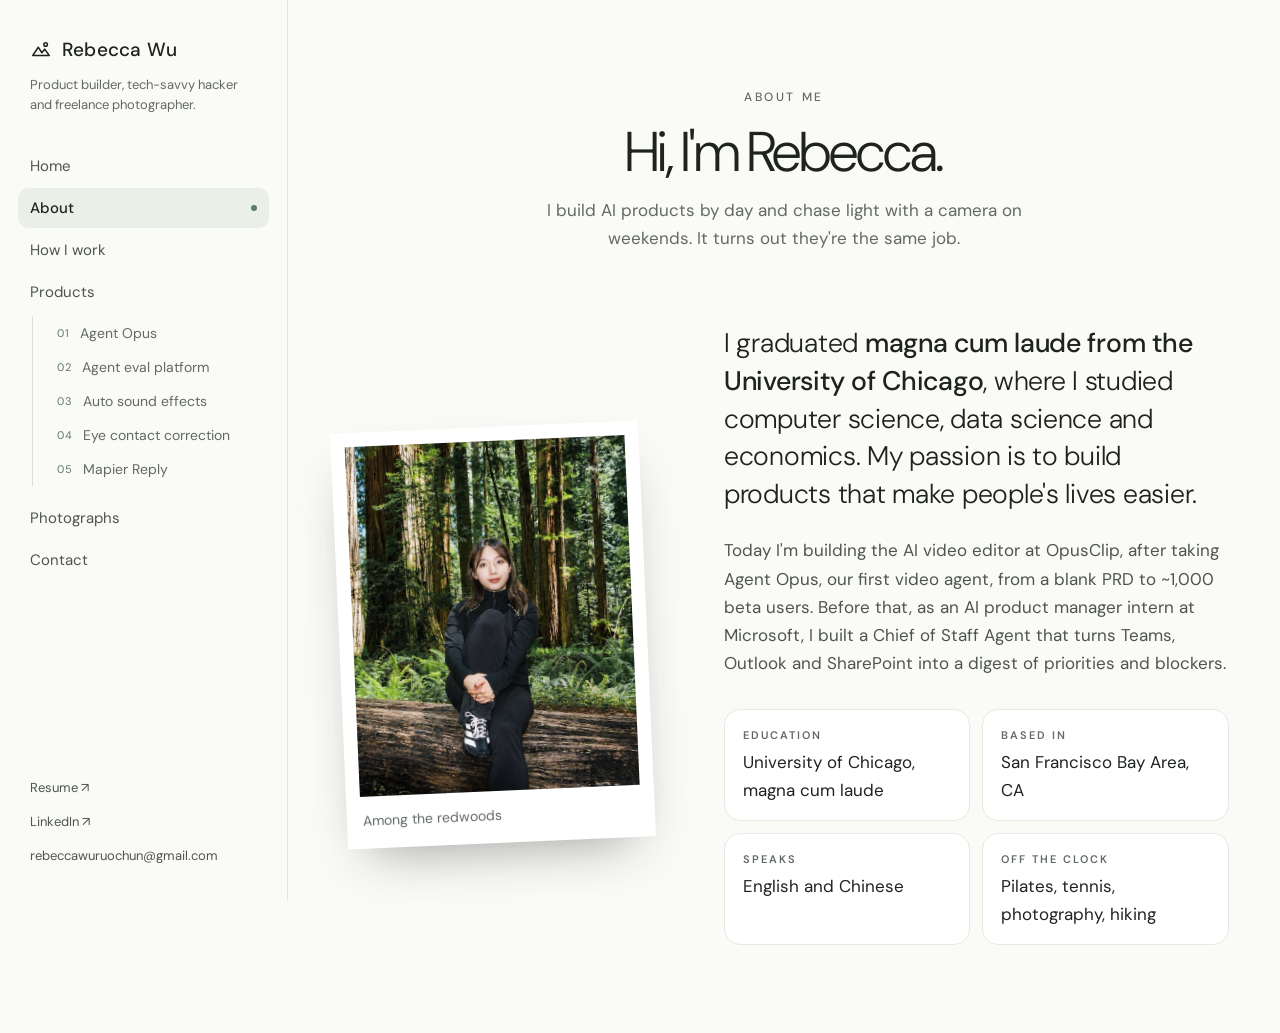
==== about/index.html @ 9c076efb "Move navigation into a left sidebar; give each section its own page Co-Authored-By: Claude Opus 5.5 " ====
<!doctype html>
<html lang="en">
<head>
<meta charset="utf-8">
<meta name="viewport" content="width=device-width, initial-scale=1">
<title>About — Rebecca Wu</title>
<meta name="description" content="About Rebecca Wu: UChicago magna cum laude, AI product manager at OpusClip, freelance photographer.">
<meta property="og:title" content="About — Rebecca Wu">
<meta property="og:description" content="About Rebecca Wu: UChicago magna cum laude, AI product manager at OpusClip, freelance photographer.">
<meta property="og:image" content="../assets/photos/hero-valley.jpg">
<meta property="og:type" content="website">
<meta name="twitter:card" content="summary_large_image">
<link rel="icon" href="../favicon.svg" type="image/svg+xml">
<link rel="preconnect" href="https://fonts.googleapis.com">
<link href="https://fonts.googleapis.com/css2?family=DM+Sans:opsz,wght@9..40,300;9..40,400;9..40,500;9..40,600&amp;display=swap" rel="stylesheet">
<link rel="stylesheet" href="../styles.css">
<script src="../site.js" defer></script>
</head>
<body>
<div class="page shell">
<aside class="sb" id="sb">
<div class="sb-head">
<a class="sb-brand" href="../"><svg aria-hidden="true" width="22" height="22" viewBox="0 0 24 24" fill="none" stroke="currentColor" stroke-width="1.6" stroke-linecap="round" stroke-linejoin="round"><path d="M3 18l6-9 4 6 3-4 5 7z"></path><circle cx="17" cy="6" r="2"></circle></svg>Rebecca Wu</a>
<p class="sb-tag">Product builder, tech-savvy hacker and freelance photographer.</p>
</div>
<button class="sb-toggle" type="button" aria-expanded="false" aria-controls="sb-nav">Menu</button>
<nav class="sb-nav" id="sb-nav" aria-label="Main">
<a href="../">Home</a>
<a href="../about/" aria-current="page">About</a>
<a href="../process/">How I work</a>
<a href="../products/">Products</a>
<ul class="sb-sub"><li><a href="../work/agent-opus/"><span>01</span>Agent Opus</a></li><li><a href="../work/eval-platform/"><span>02</span>Agent eval platform</a></li><li><a href="../work/auto-sfx/"><span>03</span>Auto sound effects</a></li><li><a href="../work/eye-contact/"><span>04</span>Eye contact correction</a></li><li><a href="../work/mapier-reply/"><span>05</span>Mapier Reply</a></li></ul>
<a href="../photographs/">Photographs</a>
<a href="../contact/">Contact</a>
</nav>
<div class="sb-foot">
<a href="../assets/Rebecca-Wu-Resume.pdf" target="_blank" rel="noopener">Resume ↗</a>
<a href="https://www.linkedin.com/in/rebecca-wu-uchicago/" target="_blank" rel="noopener">LinkedIn ↗</a>
<a href="mailto:rebeccawuruochun@gmail.com">rebeccawuruochun@gmail.com</a>
</div>
</aside>
<main class="main">
<section id="about" style="max-width: 1240px; margin: 0 auto; padding: 88px clamp(20px, 4vw, 56px) 88px">
<div class="rw-reveal" style="text-align: center; display: flex; flex-direction: column; align-items: center; gap: 14px; margin-bottom: 72px">
<p style="margin: 0; font-size: 12px; font-weight: 500; letter-spacing: 0.22em; text-transform: uppercase; color: #626A63">About me</p>
<h2 style="margin: 0; font-size: clamp(36px, 4.4vw, 56px); line-height: 1.08; font-weight: 300; letter-spacing: -0.035em">Hi, I'm Rebecca.</h2>
<p style="margin: 0; max-width: 560px; color: #626A63">I build AI products by day and chase light with a camera on weekends. It turns out they're the same job.</p>
</div>
<div style="display: flex; flex-wrap: wrap; align-items: center; gap: clamp(36px, 6vw, 96px)">
<figure class="rw-print rw-reveal" style="--r: -2.5deg; flex: 1 1 280px; max-width: 420px; margin: 0 auto; padding: 14px 14px 52px; background: #FFFFFF; box-shadow: 0 24px 50px -24px rgba(30,35,31,0.45); position: relative">
<img src="../assets/photos/rebecca-redwoods.jpg" alt="Rebecca sitting on a fallen log among redwoods" style="width: 100%; aspect-ratio: 4 / 5; object-fit: cover; object-position: 50% 40%; display: block">
<figcaption style="position: absolute; left: 16px; bottom: 16px; font-size: 14px; color: #626A63">Among the redwoods</figcaption>
</figure>
<div style="flex: 999 1 480px; min-width: 0; display: flex; flex-direction: column; gap: 24px">
<p style="margin: 0; font-size: clamp(21px, 2.1vw, 27px); line-height: 1.4; font-weight: 300; letter-spacing: -0.01em">I graduated <b style="font-weight: 500">magna cum laude from the University of Chicago</b>, where I studied computer science, data science and economics. My passion is to build products that make people's lives easier.</p>
<p style="margin: 0; color: #4E554F">Today I'm building the AI video editor at OpusClip, after taking Agent Opus, our first video agent, from a blank PRD to ~1,000 beta users. Before that, as an AI product manager intern at Microsoft, I built a Chief of Staff Agent that turns Teams, Outlook and SharePoint into a digest of priorities and blockers.</p>
<dl style="margin: 8px 0 0; display: grid; grid-template-columns: repeat(2, minmax(0, 1fr)); gap: 12px">
<div style="background: #FFFFFF; border: 1px solid #E7E9E3; border-radius: 16px; padding: 16px 18px"><dt style="font-size: 11px; font-weight: 600; letter-spacing: 0.18em; color: #626A63">EDUCATION</dt><dd style="margin: 4px 0 0">University of Chicago, magna cum laude</dd></div>
<div style="background: #FFFFFF; border: 1px solid #E7E9E3; border-radius: 16px; padding: 16px 18px"><dt style="font-size: 11px; font-weight: 600; letter-spacing: 0.18em; color: #626A63">BASED IN</dt><dd style="margin: 4px 0 0">San Francisco Bay Area, CA</dd></div>
<div style="background: #FFFFFF; border: 1px solid #E7E9E3; border-radius: 16px; padding: 16px 18px"><dt style="font-size: 11px; font-weight: 600; letter-spacing: 0.18em; color: #626A63">SPEAKS</dt><dd style="margin: 4px 0 0">English and Chinese</dd></div>
<div style="background: #FFFFFF; border: 1px solid #E7E9E3; border-radius: 16px; padding: 16px 18px"><dt style="font-size: 11px; font-weight: 600; letter-spacing: 0.18em; color: #626A63">OFF THE CLOCK</dt><dd style="margin: 4px 0 0">Pilates, tennis, photography, hiking</dd></div>
</dl>
</div>
</div>
</section>

</main>
</div>
</body>
</html>
---- styles.css ----
/* Shared styles for all pages. Colors: ink #1E231F · muted #626A63 · sage #5F7A66 · paper #FAFAF7 · mist #F2F3EE · forest #1F2A22 */

@view-transition { navigation: auto; }

body { margin: 0; background: #FAFAF7; }
a { color: inherit; }
html { scroll-behavior: smooth; }

.page {
  background: #FAFAF7; color: #1E231F;
  font-family: 'DM Sans', system-ui, sans-serif;
  font-size: 17px; line-height: 1.65; font-weight: 400;
}

/* ---------- motion ---------- */
@keyframes rw-reveal { from { opacity: 0; transform: translateY(28px); } to { opacity: 1; transform: none; } }
@supports (animation-timeline: view()) {
  @media (prefers-reduced-motion: no-preference) {
    .rw-reveal { animation: rw-reveal linear both; animation-timeline: view(); animation-range: entry 0% cover 25%; }
  }
}
@keyframes rw-rise { from { opacity: 0; transform: translateY(18px); } to { opacity: 1; transform: none; } }
@media (prefers-reduced-motion: no-preference) {
  .rw-rise { animation: rw-rise .8s cubic-bezier(.2,.7,.2,1) both; }
  .rw-rise.d1 { animation-delay: .08s; } .rw-rise.d2 { animation-delay: .16s; } .rw-rise.d3 { animation-delay: .24s; }
}

/* ---------- prints (white-bordered photos) ---------- */
.rw-print { transform: rotate(var(--r, 0deg)); transition: transform .4s ease, box-shadow .4s ease; }
.rw-print:hover { transform: rotate(0deg) scale(1.03); box-shadow: 0 30px 60px -20px rgba(30,35,31,.4); }
.rw-pile .rw-print:hover { z-index: 30 !important; }
@media (max-width: 760px) {
  .rw-pile { grid-template-columns: repeat(2, minmax(0,1fr)) !important; grid-auto-rows: auto !important; gap: 14px !important; }
  .rw-pile > figure { grid-column: auto !important; grid-row: auto !important; aspect-ratio: 3/4; }
}
@media (prefers-reduced-motion: reduce) { .rw-print { transition: none; } }

/* ---------- buttons ---------- */
.btn { display: inline-flex; align-items: center; gap: 8px; min-height: 46px; padding: 0 22px; border-radius: 999px; text-decoration: none; font-weight: 500; box-sizing: border-box; }
.btn-dark { background: #1E231F; color: #FFFFFF; }
.btn-line { border: 1px solid #1E231F; }
.btn-light { background: #FFFFFF; color: #1E231F; }

/* ---------- section headings ---------- */
.eyebrow { margin: 0; font-size: 12px; font-weight: 500; letter-spacing: .22em; text-transform: uppercase; color: #626A63; }
.h2 { margin: 0; font-size: clamp(36px, 4.4vw, 56px); line-height: 1.08; font-weight: 300; letter-spacing: -.035em; }

/* ---------- products index (home) ---------- */
.pi { list-style: none; margin: 0; padding: 0; border-bottom: 1px solid #DCDFD8; }
.pi-row {
  display: grid; grid-template-columns: 56px minmax(0, 1fr) auto 44px; align-items: center; gap: 24px;
  padding: 30px 8px; border-top: 1px solid #DCDFD8; text-decoration: none; color: #1E231F;
  transition: color .35s ease;
}
.pi-num { font-size: 13px; font-weight: 500; letter-spacing: .14em; color: #5F7A66; }
.pi-title { display: block; font-size: clamp(32px, 4.8vw, 66px); line-height: 1; font-weight: 300; letter-spacing: -.035em; transition: transform .5s cubic-bezier(.2,.7,.2,1); }
.pi-sub { display: block; margin-top: 10px; font-size: 15px; color: #626A63; }
.pi-meta { text-align: right; font-size: 13px; line-height: 1.5; letter-spacing: .04em; color: #626A63; white-space: nowrap; }
.pi-meta b { display: block; font-weight: 500; color: #1E231F; }
.pi-arrow { width: 44px; height: 44px; border-radius: 50%; border: 1px solid #C9CEC6; display: grid; place-items: center; transition: background .35s ease, color .35s ease, transform .5s cubic-bezier(.2,.7,.2,1), border-color .35s ease; }
.pi-thumb { display: none; }
.pi:hover .pi-row:not(:hover) { color: #A9AFA8; }
.pi:hover .pi-row:not(:hover) .pi-meta b { color: #A9AFA8; }
.pi-row:hover .pi-title, .pi-row:focus-visible .pi-title { transform: translateX(16px); }
.pi-row:hover .pi-arrow, .pi-row:focus-visible .pi-arrow { background: #1E231F; border-color: #1E231F; color: #FFFFFF; transform: rotate(-45deg); }
.pi-float {
  position: fixed; left: 0; top: 0; z-index: 50; width: 340px; margin: 0; padding: 10px 10px 34px; background: #FFFFFF;
  box-shadow: 0 30px 60px -20px rgba(30,35,31,.45); pointer-events: none; opacity: 0; transition: opacity .25s ease;
}
.pi-float.on { opacity: 1; }
.pi-float img { width: 100%; aspect-ratio: 16/10; object-fit: cover; object-position: left top; display: block; background: #E7E9E3; }
@media (hover: none), (max-width: 760px) {
  .pi-row { grid-template-columns: 76px minmax(0, 1fr); gap: 6px 18px; padding: 22px 4px; }
  .pi-num, .pi-arrow { display: none; }
  .pi-thumb { display: block; grid-row: span 2; width: 76px; height: 76px; object-fit: cover; object-position: left top; border: 4px solid #FFFFFF; box-shadow: 0 10px 24px -12px rgba(30,35,31,.5); transform: rotate(-3deg); }
  .pi-meta { grid-column: 2; text-align: left; white-space: normal; }
  .pi-meta b { display: inline; }
  .pi-meta b::after { content: " · "; font-weight: 400; color: #626A63; }
  .pi-float { display: none; }
}

/* ---------- project pages ---------- */
.wrap { max-width: 1240px; margin: 0 auto; padding-inline: clamp(20px, 4vw, 56px); }
.crumb { display: inline-flex; align-items: center; gap: 8px; min-height: 44px; font-size: 14px; color: #626A63; text-decoration: none; }
.crumb:hover { color: #1E231F; }
.p-head { display: grid; grid-template-columns: minmax(0, 1.6fr) minmax(0, 1fr); gap: 32px 72px; align-items: end; padding: 24px 0 64px; }
.p-eyebrow { margin: 0 0 18px; font-size: 12px; font-weight: 500; letter-spacing: .2em; color: #5F7A66; }
.p-title { margin: 0; font-size: clamp(48px, 7.4vw, 108px); line-height: .95; font-weight: 300; letter-spacing: -.045em; }
.p-lede { margin: 28px 0 0; max-width: 680px; font-size: clamp(18px, 1.6vw, 21px); line-height: 1.55; color: #4E554F; }
.p-stat { border-top: 1px solid #DCDFD8; padding-top: 18px; }
.p-stat b { display: block; font-size: clamp(56px, 7vw, 96px); line-height: .95; font-weight: 300; letter-spacing: -.05em; }
.p-stat span { display: block; margin-top: 8px; font-size: 14px; color: #626A63; }
.p-mat { background: #F2F3EE; padding: clamp(32px, 6vw, 88px) 0; }
.p-print { margin: 0; background: #FFFFFF; padding: clamp(10px, 1.4vw, 16px) clamp(10px, 1.4vw, 16px) 0; box-shadow: 0 40px 80px -40px rgba(30,35,31,.45); }
.p-print video, .p-print img { width: 100%; display: block; background: #111111; }
.p-print figcaption { display: flex; justify-content: space-between; gap: 12px; padding: 14px 4px 16px; font-size: 13px; color: #626A63; }
.p-facts { display: grid; grid-template-columns: repeat(auto-fit, minmax(220px, 1fr)); gap: 0 40px; margin: 0; padding: 72px 0 24px; }
.p-facts div { border-top: 1px solid #DCDFD8; padding: 16px 0 28px; }
.p-facts dt { font-size: 11px; font-weight: 600; letter-spacing: .2em; color: #626A63; }
.p-facts dd { margin: 6px 0 0; }
.p-facts dd a { text-underline-offset: 4px; }
.p-actions { display: flex; flex-wrap: wrap; gap: 10px; padding-bottom: 96px; }

/* demo embed (Agent Opus page) */
.pg { background: #F2F3EE; padding: 110px 0; }
.pg-frame iframe { display: block; width: 100%; height: 890px; border: 0; background: transparent; }
@media (max-width: 1060px) { .pg-frame { display: none; } }
@keyframes pg-bob { 50% { transform: translateY(6px); } }
@media (prefers-reduced-motion: no-preference) { .pg-arrow { animation: pg-bob 1.6s ease-in-out infinite; } }

/* next / previous */
.pn { display: grid; grid-template-columns: 1fr 1fr; border-top: 1px solid #DCDFD8; }
.pn a { display: grid; grid-template-columns: 120px minmax(0, 1fr); align-items: center; gap: 24px; padding: 40px clamp(20px, 4vw, 56px); text-decoration: none; transition: background .35s ease; }
.pn a + a { border-left: 1px solid #DCDFD8; grid-template-columns: minmax(0, 1fr) 120px; text-align: right; }
.pn a + a img { order: 2; }
.pn a:hover { background: #F2F3EE; }
.pn img { width: 120px; height: 84px; object-fit: cover; object-position: left top; border: 5px solid #FFFFFF; box-shadow: 0 14px 30px -16px rgba(30,35,31,.5); transform: rotate(-2.5deg); transition: transform .4s ease; }
.pn a + a img { transform: rotate(2.5deg); }
.pn a:hover img { transform: rotate(0deg) scale(1.05); }
.pn small { display: block; font-size: 12px; font-weight: 500; letter-spacing: .2em; text-transform: uppercase; color: #626A63; }
.pn strong { display: block; margin-top: 6px; font-size: clamp(22px, 2.4vw, 32px); line-height: 1.1; font-weight: 300; letter-spacing: -.03em; }

@media (max-width: 860px) {
  .p-head { grid-template-columns: 1fr; }
  .pn { grid-template-columns: 1fr; }
  .pn a + a { border-left: 0; border-top: 1px solid #DCDFD8; }
  .pn a, .pn a + a { grid-template-columns: 88px minmax(0, 1fr); text-align: left; }
  .pn a + a img { order: 0; }
  .pn img { width: 88px; height: 64px; }
}

/* ---------- app shell: sidebar + page ---------- */
.shell { display: grid; grid-template-columns: 288px minmax(0, 1fr); min-height: 100vh; }
.main { min-width: 0; }
.sb {
  position: sticky; top: 0; height: 100vh; height: 100dvh; box-sizing: border-box; overflow-y: auto;
  display: flex; flex-direction: column; gap: 32px; padding: 34px 30px 28px;
  background: #FAFAF7; border-right: 1px solid #E3E6DF; view-transition-name: sidebar;
}
.sb-brand { display: flex; align-items: center; gap: 10px; font-size: 19px; font-weight: 500; letter-spacing: .01em; text-decoration: none; }
.sb-tag { margin: 10px 0 0; font-size: 13px; line-height: 1.5; color: #626A63; }
.sb-nav { display: flex; flex-direction: column; gap: 2px; }
.sb-nav a { display: flex; align-items: center; gap: 10px; min-height: 40px; padding: 0 12px; margin: 0 -12px; border-radius: 10px; font-size: 15px; color: #4E554F; text-decoration: none; transition: background .2s ease, color .2s ease; }
.sb-nav a:hover { background: #F0F2EC; color: #1E231F; }
.sb-nav a[aria-current="page"] { background: #EAEFE7; color: #1E231F; font-weight: 500; }
.sb-nav a[aria-current="page"]::after { content: ""; width: 6px; height: 6px; margin-left: auto; border-radius: 50%; background: #5F7A66; }
.sb-sub { list-style: none; margin: 2px 0 10px 2px; padding: 0 0 0 14px; border-left: 1px solid #DCDFD8; display: flex; flex-direction: column; }
.sb-sub a { min-height: 34px; margin: 0; padding: 0 10px; font-size: 14px; color: #626A63; }
.sb-sub a span { font-size: 11px; letter-spacing: .1em; color: #5F7A66; font-variant-numeric: tabular-nums; }
.sb-foot { margin-top: auto; display: flex; flex-direction: column; gap: 2px; font-size: 13px; }
.sb-foot a { display: flex; align-items: center; min-height: 32px; color: #4E554F; text-decoration: none; overflow-wrap: anywhere; }
.sb-foot a:hover { color: #1E231F; text-decoration: underline; text-underline-offset: 3px; }
.sb-toggle { display: none; }
::view-transition-old(sidebar), ::view-transition-new(sidebar) { animation: none; }

@media (max-width: 900px) {
  .shell { grid-template-columns: 1fr; }
  .sb { z-index: 40; height: auto; overflow: visible; flex-direction: row; flex-wrap: wrap; align-items: center; justify-content: space-between; gap: 0; padding: 12px 20px; border-right: 0; border-bottom: 1px solid #E3E6DF; }
  .sb-tag { display: none; }
  .sb-toggle { display: inline-flex; align-items: center; min-height: 44px; padding: 0 18px; border: 1px solid #1E231F; border-radius: 999px; background: transparent; color: #1E231F; font: inherit; font-size: 14px; cursor: pointer; }
  .sb-nav, .sb-foot { display: none; width: 100%; }
  .sb.open .sb-nav { display: flex; padding-top: 14px; }
  .sb.open .sb-foot { display: flex; padding: 14px 0 6px; }
}

/* ---------- home hero ---------- */
@keyframes rw-fill { from { width: 0; } to { width: 100%; } }
@keyframes rw-zoom { from { transform: scale(1); } to { transform: scale(1.08); } }
.hero-slide { position: absolute; inset: 0; width: 100%; height: 100%; object-fit: cover; display: block; opacity: 0; transition: opacity 1.4s ease; }
.hero-slide.is-active { opacity: 1; }
@media (prefers-reduced-motion: no-preference) { .hero-slide.is-active { animation: rw-zoom 7s ease-out forwards; } }
.hero-bar { height: 28px; padding: 13px 0; border: 0; background: transparent; cursor: pointer; }
.hero-bar > span { display: block; height: 2px; background: rgba(255,255,255,.35); overflow: hidden; }
.hero-bar > span > i { display: block; height: 100%; width: 0; background: #FFFFFF; }
.hero-bar.is-past > span > i { width: 100%; }
.hero-bar.is-active > span > i { animation: rw-fill 6s linear forwards; }

/* ---------- products list: a bit tighter so it fits one screen ---------- */
.pi-row { padding: 24px 8px; }
.pi-title { font-size: clamp(30px, 3.6vw, 54px); }

/* ---------- project page: text left, footage right ---------- */
.pj { padding-top: 32px; padding-bottom: 72px; max-width: 1400px; }
.pj-grid { display: grid; grid-template-columns: minmax(0, 5fr) minmax(0, 7fr); gap: clamp(32px, 4vw, 64px); align-items: center; margin-top: 20px; }
.pj .p-title { font-size: clamp(40px, 4.6vw, 72px); }
.pj .p-lede { margin-top: 22px; font-size: 17px; }
.pj-stat { display: flex; flex-wrap: wrap; align-items: baseline; gap: 6px 14px; margin-top: 28px; padding-top: 18px; border-top: 1px solid #DCDFD8; }
.pj-stat b { font-size: clamp(40px, 4vw, 60px); line-height: 1; font-weight: 300; letter-spacing: -.045em; }
.pj-stat span { font-size: 14px; color: #626A63; }
.pj .p-facts { grid-template-columns: repeat(2, minmax(0, 1fr)); gap: 0 28px; padding: 22px 0 6px; }
.pj .p-facts div { padding: 12px 0 14px; }
.pj .p-actions { padding-bottom: 0; margin-top: 10px; }
.pj-media { box-shadow: 0 40px 80px -40px rgba(30,35,31,.5); }
@media (max-width: 1150px) { .pj-grid { grid-template-columns: 1fr; } }
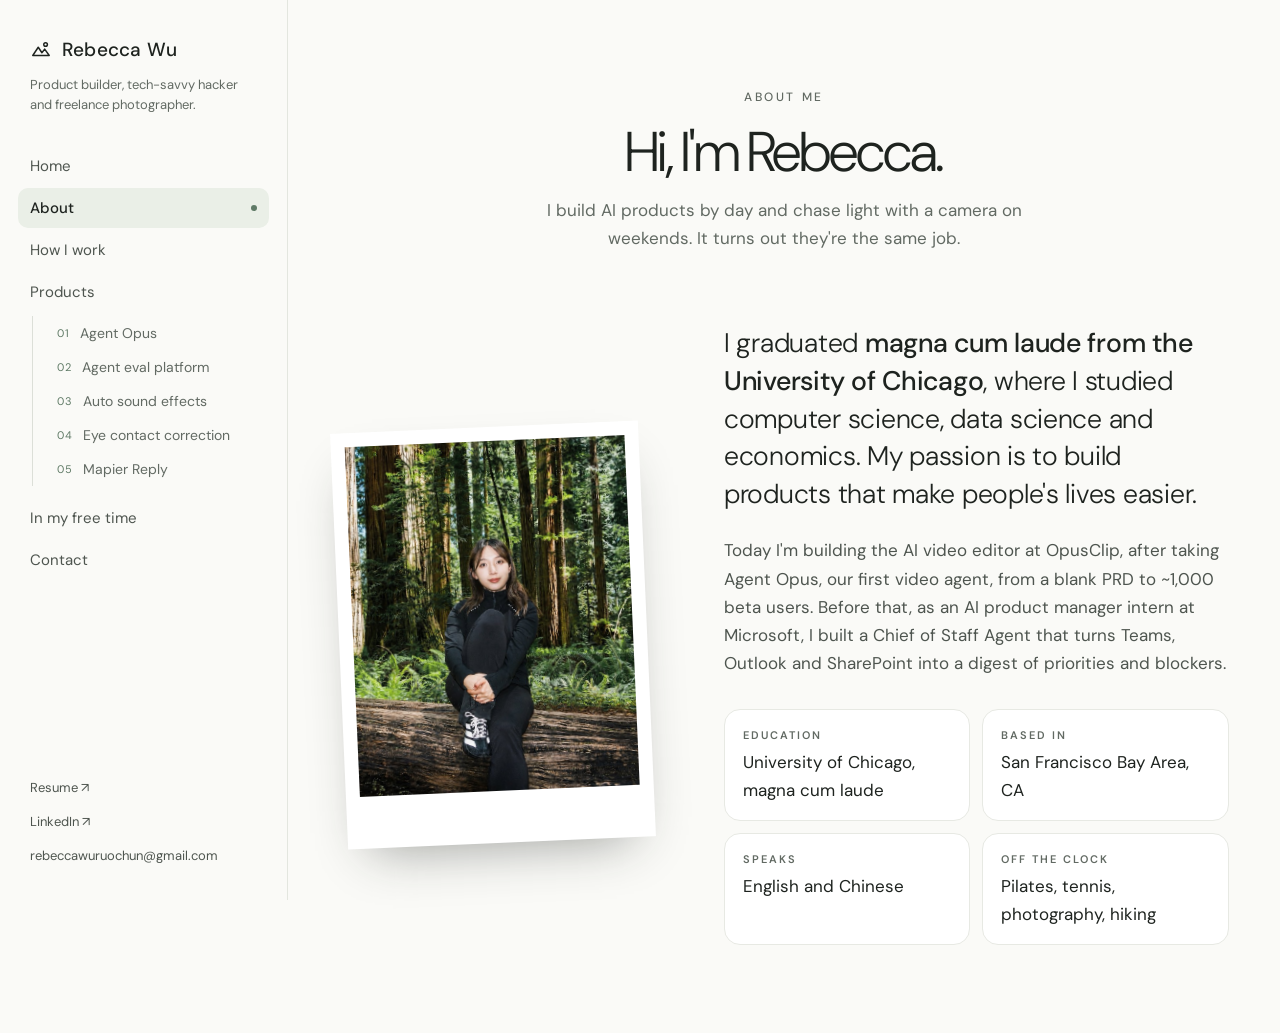
==== commit a8494377: "Rename Photographs to In my free time; drop the portrait caption Co-Authored-By: Claude Opus 5.5 <no" ====
--- a/about/index.html
+++ b/about/index.html
@@ -30,7 +30,7 @@
 <a href="../process/">How I work</a>
 <a href="../products/">Products</a>
 <ul class="sb-sub"><li><a href="../work/agent-opus/"><span>01</span>Agent Opus</a></li><li><a href="../work/eval-platform/"><span>02</span>Agent eval platform</a></li><li><a href="../work/auto-sfx/"><span>03</span>Auto sound effects</a></li><li><a href="../work/eye-contact/"><span>04</span>Eye contact correction</a></li><li><a href="../work/mapier-reply/"><span>05</span>Mapier Reply</a></li></ul>
-<a href="../photographs/">Photographs</a>
+<a href="../photographs/">In my free time</a>
 <a href="../contact/">Contact</a>
 </nav>
 <div class="sb-foot">
@@ -49,7 +49,6 @@
 <div style="display: flex; flex-wrap: wrap; align-items: center; gap: clamp(36px, 6vw, 96px)">
 <figure class="rw-print rw-reveal" style="--r: -2.5deg; flex: 1 1 280px; max-width: 420px; margin: 0 auto; padding: 14px 14px 52px; background: #FFFFFF; box-shadow: 0 24px 50px -24px rgba(30,35,31,0.45); position: relative">
 <img src="../assets/photos/rebecca-redwoods.jpg" alt="Rebecca sitting on a fallen log among redwoods" style="width: 100%; aspect-ratio: 4 / 5; object-fit: cover; object-position: 50% 40%; display: block">
-<figcaption style="position: absolute; left: 16px; bottom: 16px; font-size: 14px; color: #626A63">Among the redwoods</figcaption>
 </figure>
 <div style="flex: 999 1 480px; min-width: 0; display: flex; flex-direction: column; gap: 24px">
 <p style="margin: 0; font-size: clamp(21px, 2.1vw, 27px); line-height: 1.4; font-weight: 300; letter-spacing: -0.01em">I graduated <b style="font-weight: 500">magna cum laude from the University of Chicago</b>, where I studied computer science, data science and economics. My passion is to build products that make people's lives easier.</p>
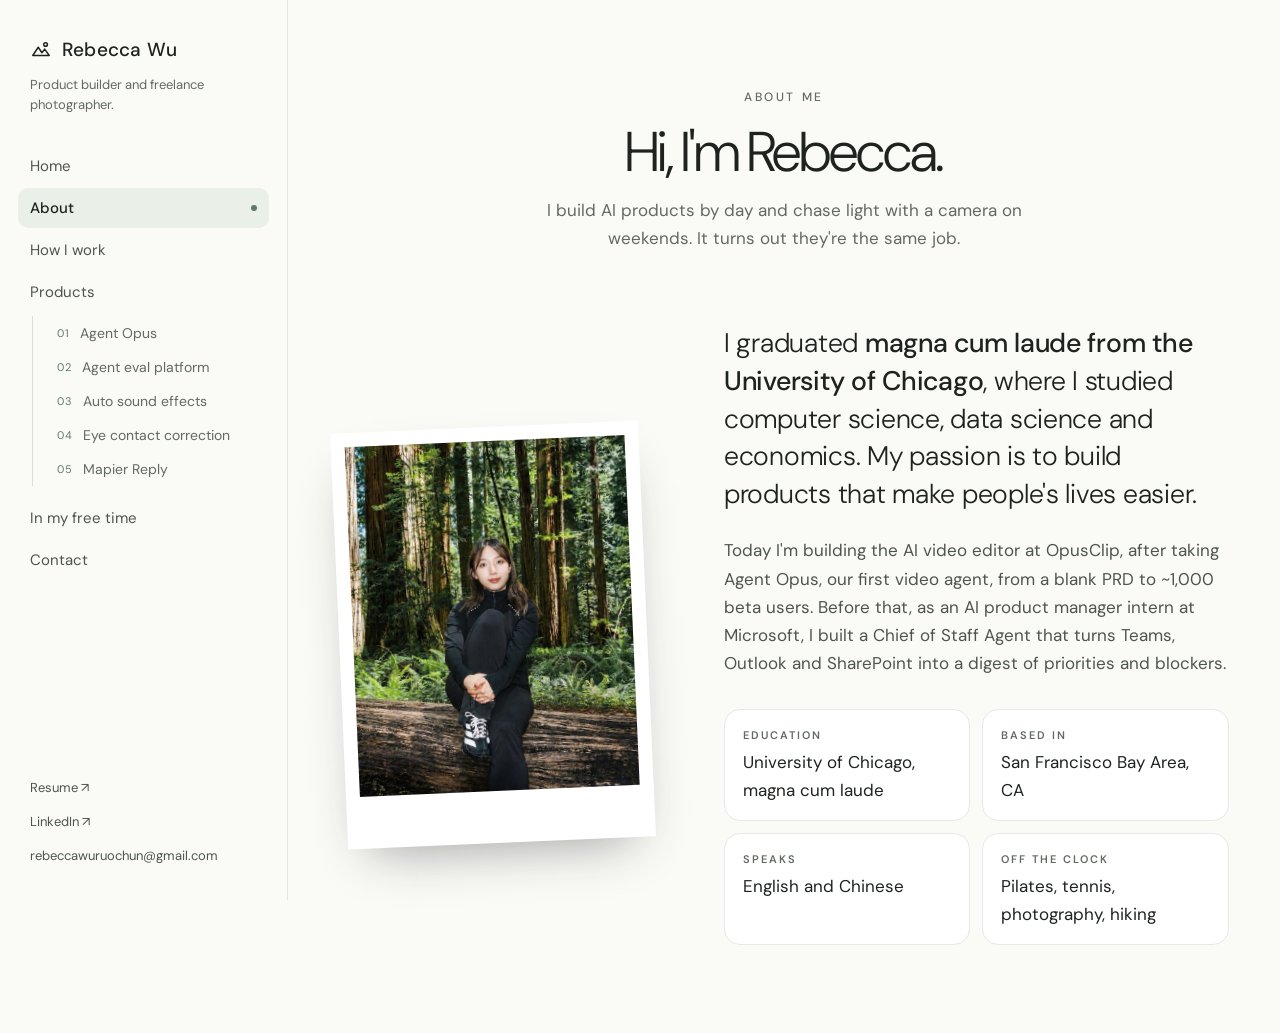
==== commit 553a40d2: "Remove "tech-savvy hacker" from the headline, sidebar and descriptions Co-Authored-By: Claude Opus 5" ====
--- a/about/index.html
+++ b/about/index.html
@@ -21,7 +21,7 @@
 <aside class="sb" id="sb">
 <div class="sb-head">
 <a class="sb-brand" href="../"><svg aria-hidden="true" width="22" height="22" viewBox="0 0 24 24" fill="none" stroke="currentColor" stroke-width="1.6" stroke-linecap="round" stroke-linejoin="round"><path d="M3 18l6-9 4 6 3-4 5 7z"></path><circle cx="17" cy="6" r="2"></circle></svg>Rebecca Wu</a>
-<p class="sb-tag">Product builder, tech-savvy hacker and freelance photographer.</p>
+<p class="sb-tag">Product builder and freelance photographer.</p>
 </div>
 <button class="sb-toggle" type="button" aria-expanded="false" aria-controls="sb-nav">Menu</button>
 <nav class="sb-nav" id="sb-nav" aria-label="Main">
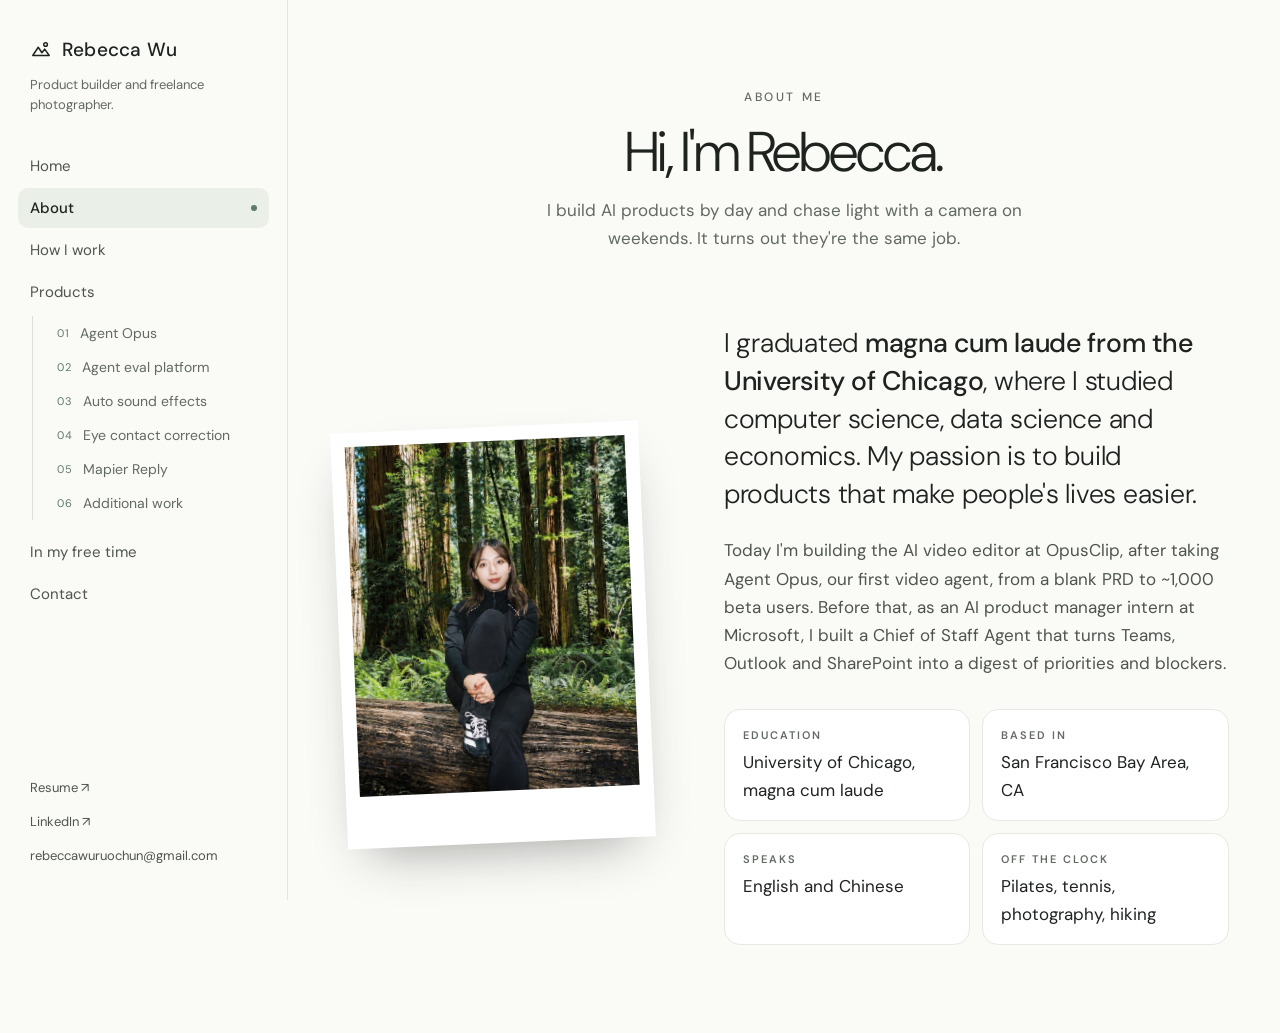
==== commit e0299219: "Add 06 Additional work; remove the products subtitle Co-Authored-By: Claude Opus 5.5 <noreply@anthro" ====
--- a/about/index.html
+++ b/about/index.html
@@ -29,7 +29,7 @@
 <a href="../about/" aria-current="page">About</a>
 <a href="../process/">How I work</a>
 <a href="../products/">Products</a>
-<ul class="sb-sub"><li><a href="../work/agent-opus/"><span>01</span>Agent Opus</a></li><li><a href="../work/eval-platform/"><span>02</span>Agent eval platform</a></li><li><a href="../work/auto-sfx/"><span>03</span>Auto sound effects</a></li><li><a href="../work/eye-contact/"><span>04</span>Eye contact correction</a></li><li><a href="../work/mapier-reply/"><span>05</span>Mapier Reply</a></li></ul>
+<ul class="sb-sub"><li><a href="../work/agent-opus/"><span>01</span>Agent Opus</a></li><li><a href="../work/eval-platform/"><span>02</span>Agent eval platform</a></li><li><a href="../work/auto-sfx/"><span>03</span>Auto sound effects</a></li><li><a href="../work/eye-contact/"><span>04</span>Eye contact correction</a></li><li><a href="../work/mapier-reply/"><span>05</span>Mapier Reply</a></li><li><a href="../products/#additional"><span>06</span>Additional work</a></li></ul>
 <a href="../photographs/">In my free time</a>
 <a href="../contact/">Contact</a>
 </nav>
--- a/styles.css
+++ b/styles.css
@@ -192,3 +192,22 @@
 .pj .p-actions { padding-bottom: 0; margin-top: 10px; }
 .pj-media { box-shadow: 0 40px 80px -40px rgba(30,35,31,.5); }
 @media (max-width: 1150px) { .pj-grid { grid-template-columns: 1fr; } }
+
+/* ---------- 06 additional work (products page) ---------- */
+.aw-head { display: grid; grid-template-columns: 56px minmax(0, 1fr); gap: 24px; align-items: center; padding: 40px 8px 6px; }
+.aw-title { margin: 0; font-size: clamp(30px, 3.6vw, 54px); line-height: 1; font-weight: 300; letter-spacing: -.035em; }
+.aw-list { list-style: none; margin: 0; padding: 0 8px 0 88px; }
+.aw-item { display: grid; grid-template-columns: 52px minmax(0, 1fr); gap: 20px; padding: 24px 0; border-bottom: 1px solid #E7E9E3; }
+.aw-item:last-child { border-bottom: 0; }
+.aw-icon { width: 52px; height: 52px; border-radius: 14px; background: #EEF2EC; color: #3F5546; display: grid; place-items: center; }
+.aw-item h4 { margin: 0; font-size: 20px; font-weight: 500; }
+.aw-meta { margin: 2px 0 8px; font-size: 13px; letter-spacing: .04em; color: #5F7A66; }
+.aw-desc { margin: 0; max-width: 780px; color: #4E554F; }
+#additional { scroll-margin-top: 24px; }
+@media (max-width: 760px) {
+  .aw-head { grid-template-columns: 1fr; padding-left: 4px; }
+  .aw-head .pi-num { display: none; }
+  .aw-list { padding: 0 4px; }
+  .aw-item { grid-template-columns: 44px minmax(0, 1fr); gap: 14px; }
+  .aw-icon { width: 44px; height: 44px; border-radius: 12px; }
+}
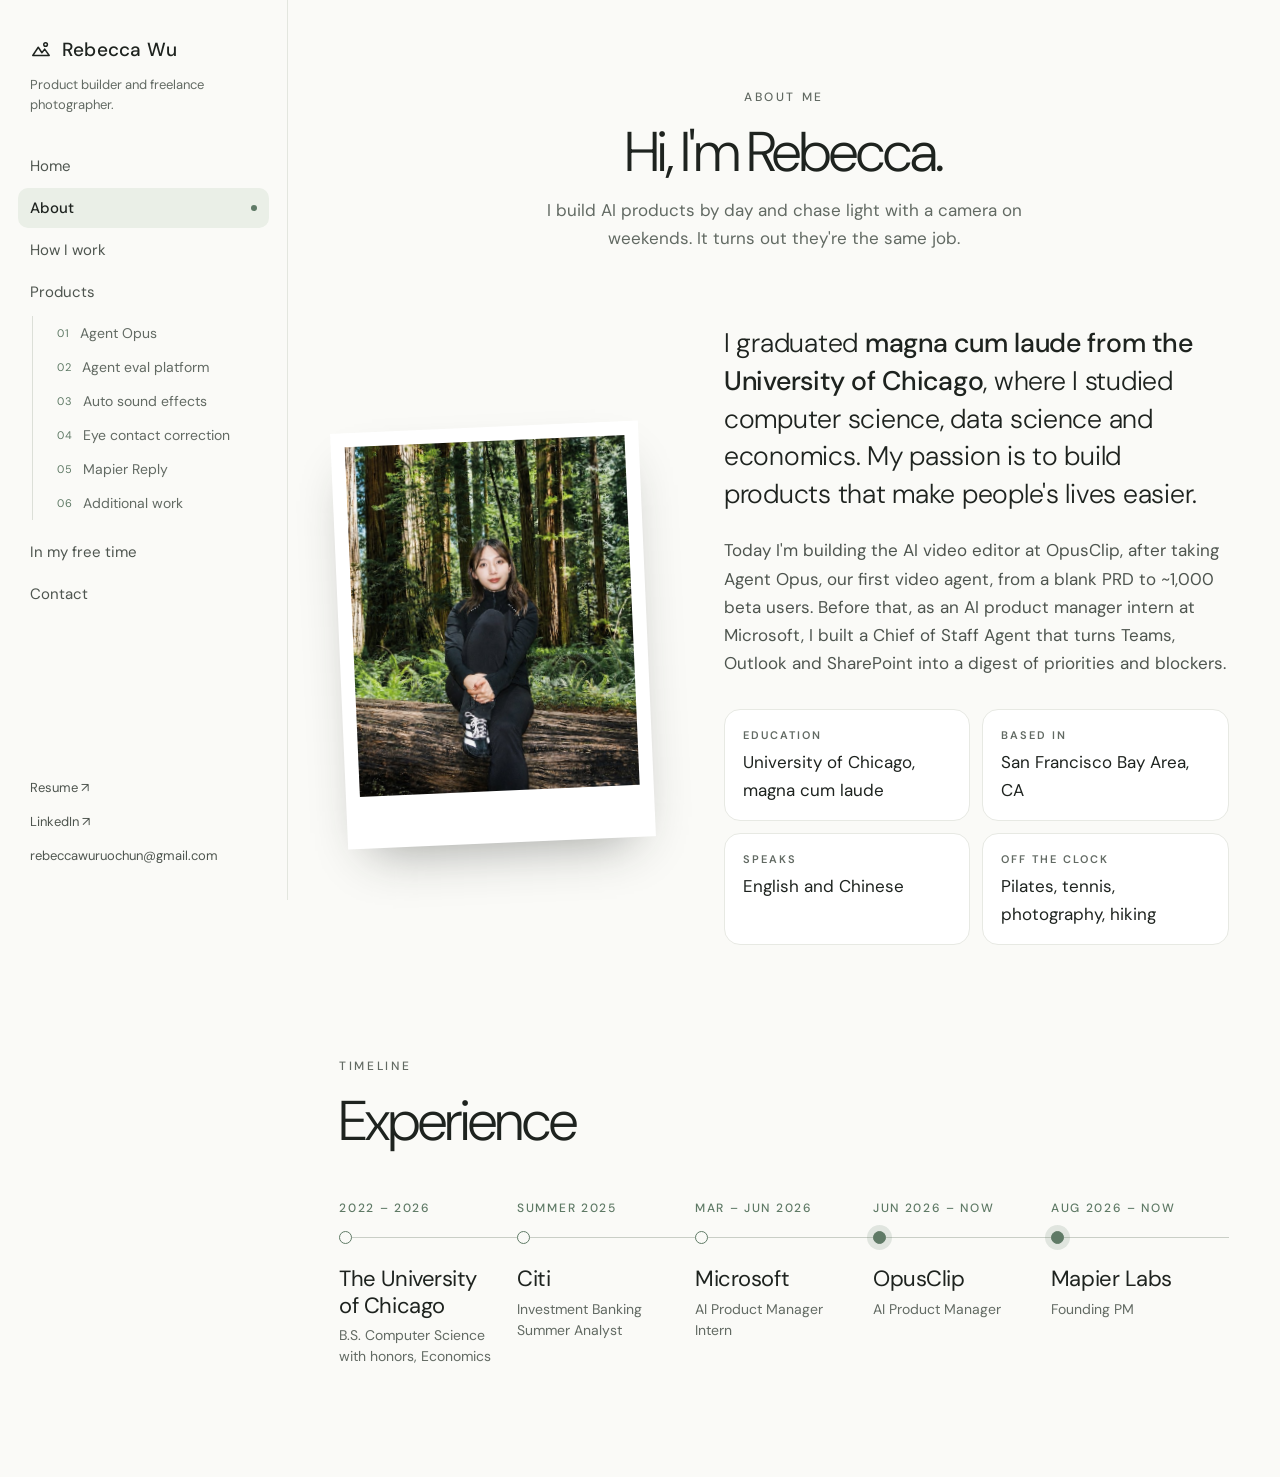
==== commit 0321d1fb: "Add experience timeline to About; update resume PDF Co-Authored-By: Claude Opus 5.5 <noreply@anthrop" ====
--- a/about/index.html
+++ b/about/index.html
@@ -63,6 +63,20 @@
 </div>
 </section>
 
+<section id="timeline" style="max-width: 1240px; margin: 0 auto; padding: 24px clamp(20px, 4vw, 56px) 110px">
+<div class="rw-reveal" style="display: flex; flex-direction: column; gap: 14px; margin-bottom: 48px">
+<p class="eyebrow">Timeline</p>
+<h2 class="h2">Experience</h2>
+</div>
+<ol class="tl rw-reveal">
+<li><span class="tl-date">2022 – 2026</span><span class="tl-dot" aria-hidden="true"></span><h3>The University of Chicago</h3><p>B.S. Computer Science with honors, Economics</p></li>
+<li><span class="tl-date">Summer 2025</span><span class="tl-dot" aria-hidden="true"></span><h3>Citi</h3><p>Investment Banking Summer Analyst</p></li>
+<li><span class="tl-date">Mar – Jun 2026</span><span class="tl-dot" aria-hidden="true"></span><h3>Microsoft</h3><p>AI Product Manager Intern</p></li>
+<li class="now"><span class="tl-date">Jun 2026 – now</span><span class="tl-dot" aria-hidden="true"></span><h3>OpusClip</h3><p>AI Product Manager</p></li>
+<li class="now"><span class="tl-date">Aug 2026 – now</span><span class="tl-dot" aria-hidden="true"></span><h3>Mapier Labs</h3><p>Founding PM</p></li>
+</ol>
+</section>
+
 </main>
 </div>
 </body>
--- a/styles.css
+++ b/styles.css
@@ -211,3 +211,20 @@
   .aw-item { grid-template-columns: 44px minmax(0, 1fr); gap: 14px; }
   .aw-icon { width: 44px; height: 44px; border-radius: 12px; }
 }
+
+/* ---------- timeline (about page) ---------- */
+.tl { list-style: none; margin: 0; padding: 0; display: grid; grid-template-columns: repeat(5, minmax(0, 1fr)); position: relative; }
+.tl::before { content: ""; position: absolute; left: 0; right: 0; top: 38px; height: 1px; background: #C9CEC6; }
+.tl li { position: relative; padding-right: 24px; }
+.tl-date { display: block; height: 32px; font-size: 12px; font-weight: 500; letter-spacing: .14em; text-transform: uppercase; color: #5F7A66; white-space: nowrap; }
+.tl-dot { position: relative; z-index: 1; display: block; width: 13px; height: 13px; margin-bottom: 22px; border-radius: 50%; background: #FAFAF7; border: 1.5px solid #5F7A66; box-sizing: border-box; }
+.tl li.now .tl-dot { background: #5F7A66; box-shadow: 0 0 0 6px rgba(95,122,102,.16); }
+.tl h3 { margin: 0; font-size: 22px; line-height: 1.2; font-weight: 400; letter-spacing: -.02em; }
+.tl p { margin: 6px 0 0; font-size: 14px; line-height: 1.5; color: #626A63; }
+@media (max-width: 900px) {
+  .tl { grid-template-columns: 1fr; padding-left: 30px; }
+  .tl::before { left: 6px; right: auto; top: 8px; bottom: 8px; width: 1px; height: auto; }
+  .tl li { padding: 0 0 30px; }
+  .tl-date { height: auto; margin-bottom: 4px; }
+  .tl-dot { position: absolute; left: -30px; top: 3px; margin: 0; }
+}
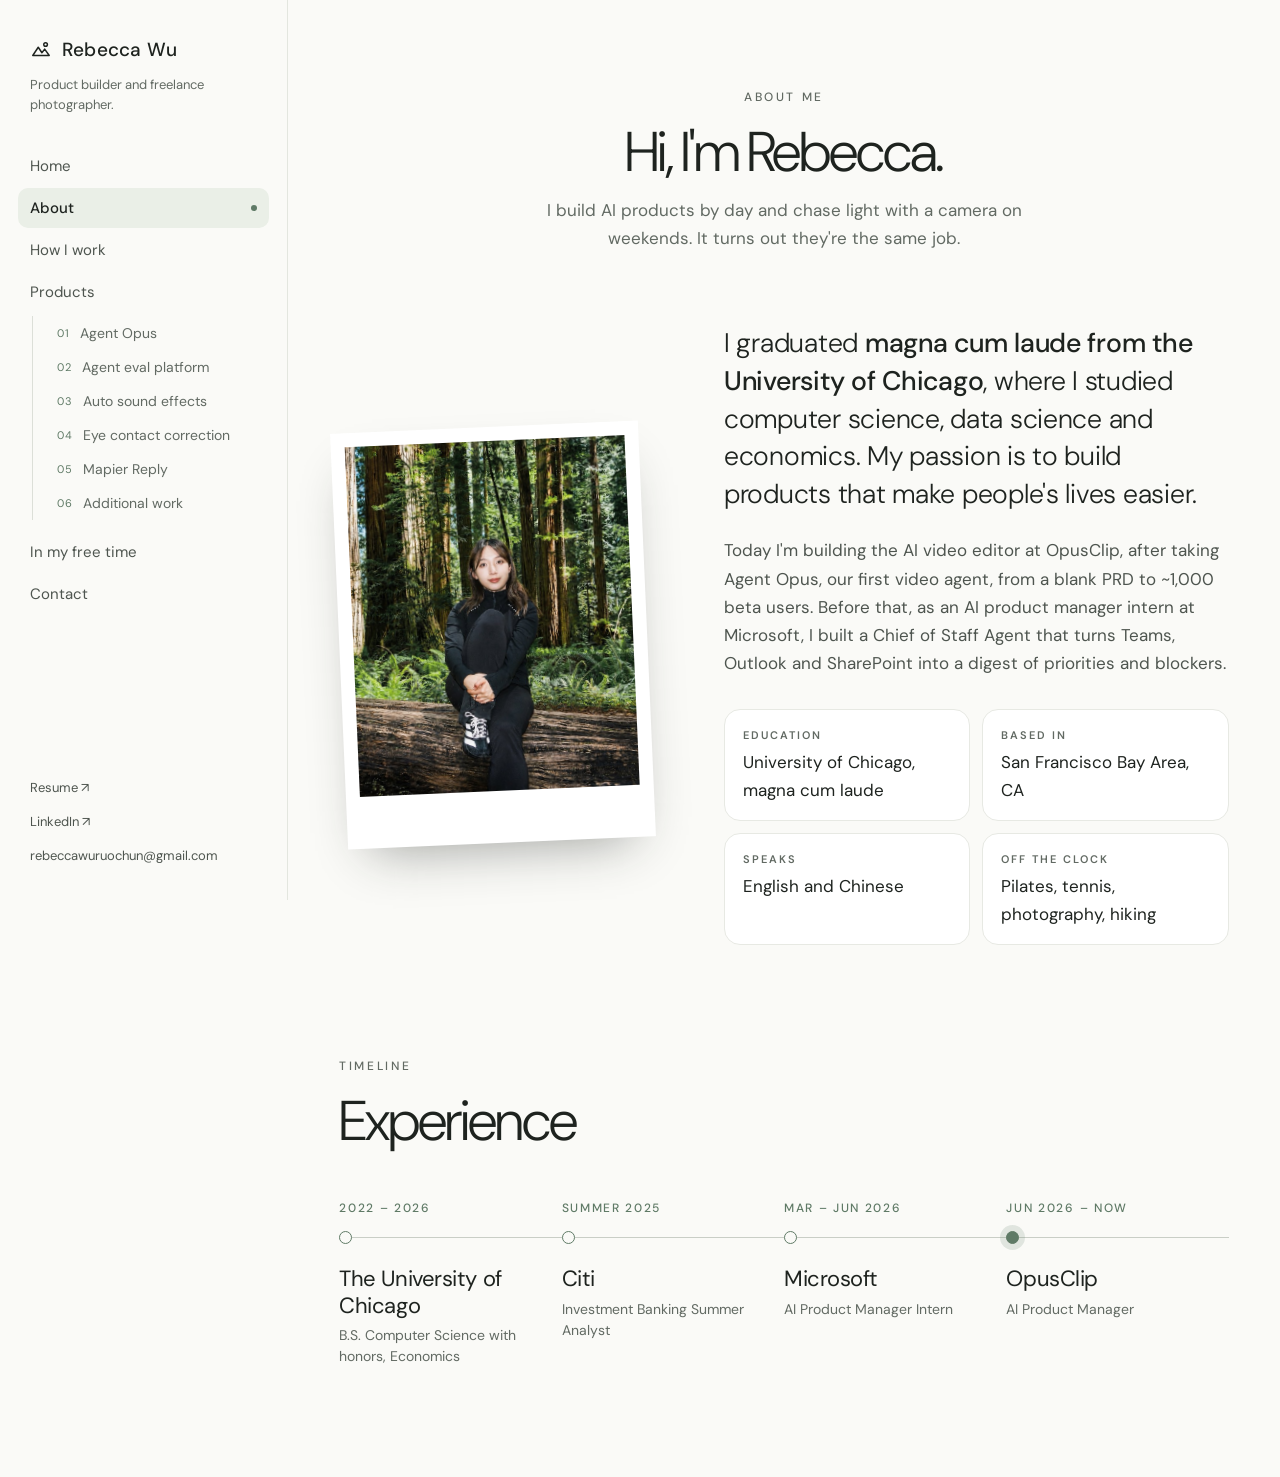
==== commit 6de6072b: "Remove Mapier Labs from the timeline Co-Authored-By: Claude Opus 5.5 <noreply@anthropic.com> Claude-" ====
--- a/about/index.html
+++ b/about/index.html
@@ -73,7 +73,6 @@
 <li><span class="tl-date">Summer 2025</span><span class="tl-dot" aria-hidden="true"></span><h3>Citi</h3><p>Investment Banking Summer Analyst</p></li>
 <li><span class="tl-date">Mar – Jun 2026</span><span class="tl-dot" aria-hidden="true"></span><h3>Microsoft</h3><p>AI Product Manager Intern</p></li>
 <li class="now"><span class="tl-date">Jun 2026 – now</span><span class="tl-dot" aria-hidden="true"></span><h3>OpusClip</h3><p>AI Product Manager</p></li>
-<li class="now"><span class="tl-date">Aug 2026 – now</span><span class="tl-dot" aria-hidden="true"></span><h3>Mapier Labs</h3><p>Founding PM</p></li>
 </ol>
 </section>
 
--- a/styles.css
+++ b/styles.css
@@ -213,7 +213,7 @@
 }
 
 /* ---------- timeline (about page) ---------- */
-.tl { list-style: none; margin: 0; padding: 0; display: grid; grid-template-columns: repeat(5, minmax(0, 1fr)); position: relative; }
+.tl { list-style: none; margin: 0; padding: 0; display: grid; grid-template-columns: repeat(4, minmax(0, 1fr)); position: relative; }
 .tl::before { content: ""; position: absolute; left: 0; right: 0; top: 38px; height: 1px; background: #C9CEC6; }
 .tl li { position: relative; padding-right: 24px; }
 .tl-date { display: block; height: 32px; font-size: 12px; font-weight: 500; letter-spacing: .14em; text-transform: uppercase; color: #5F7A66; white-space: nowrap; }
